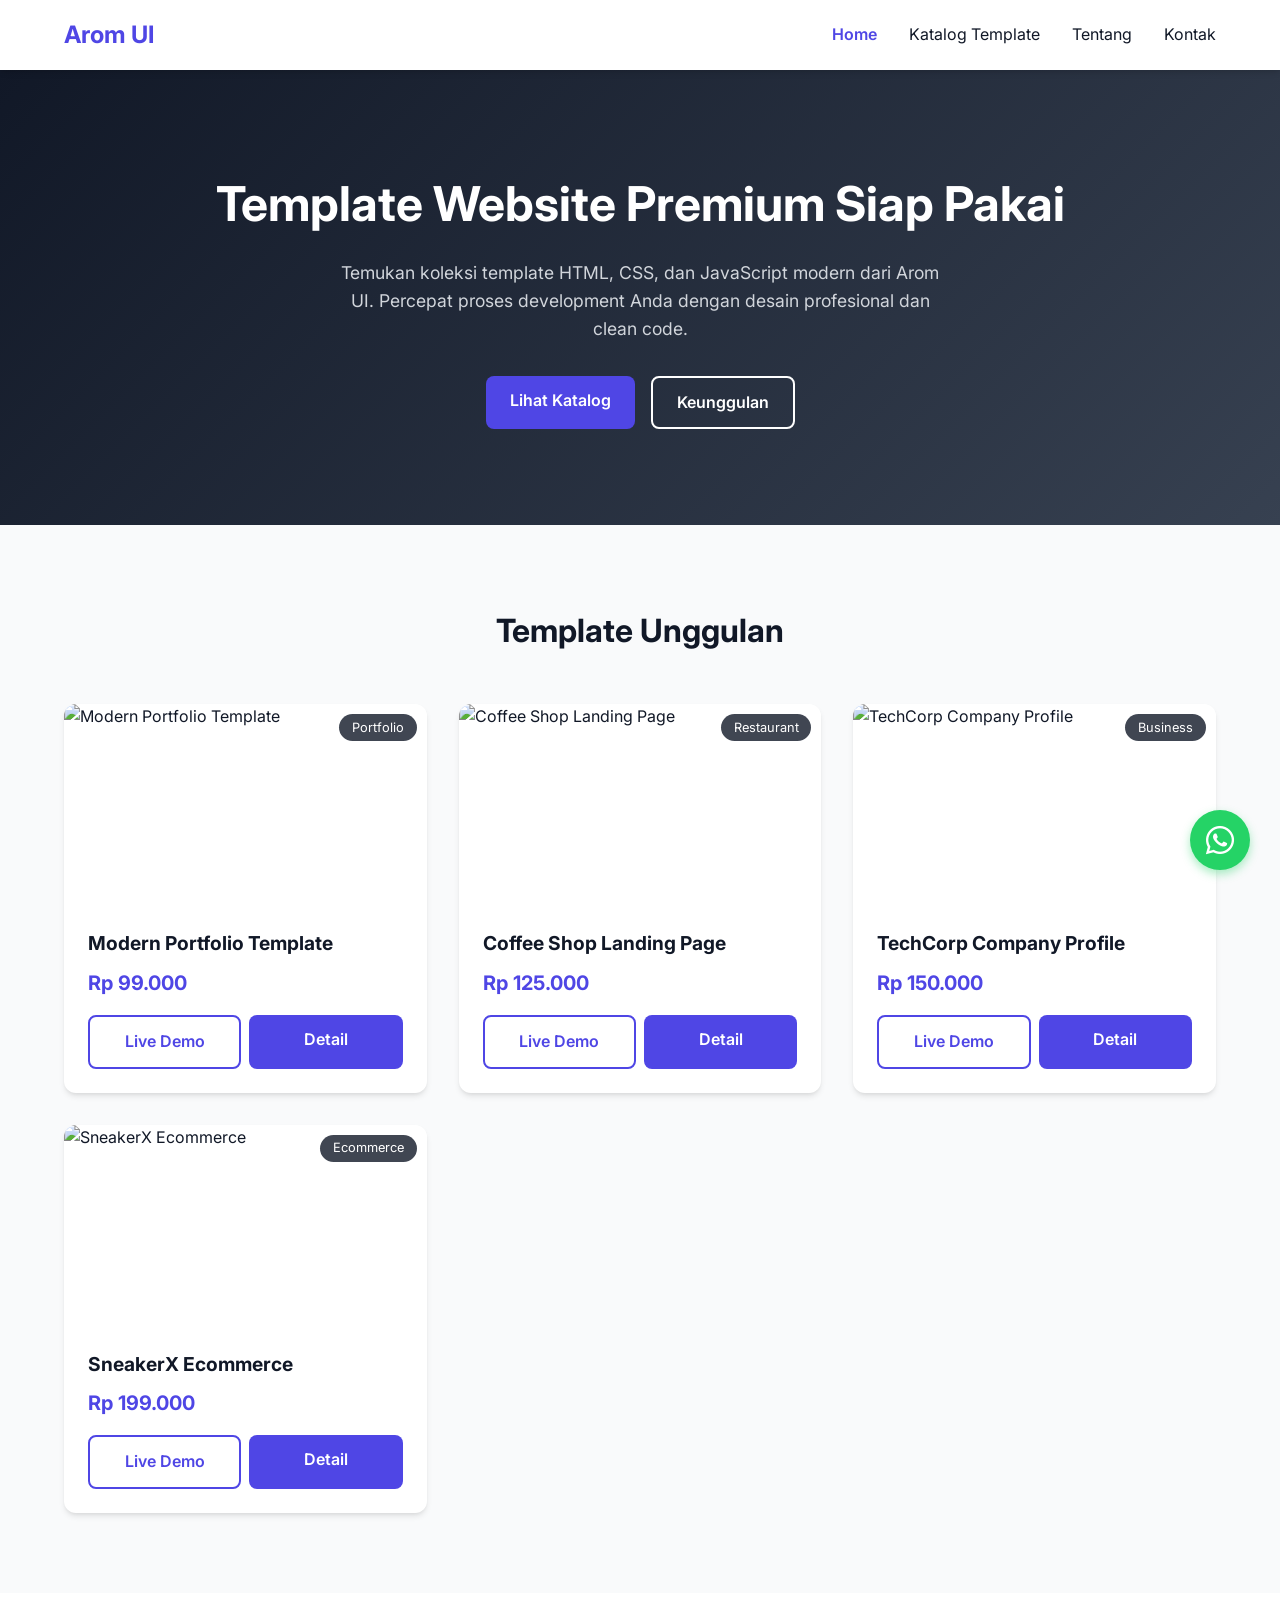
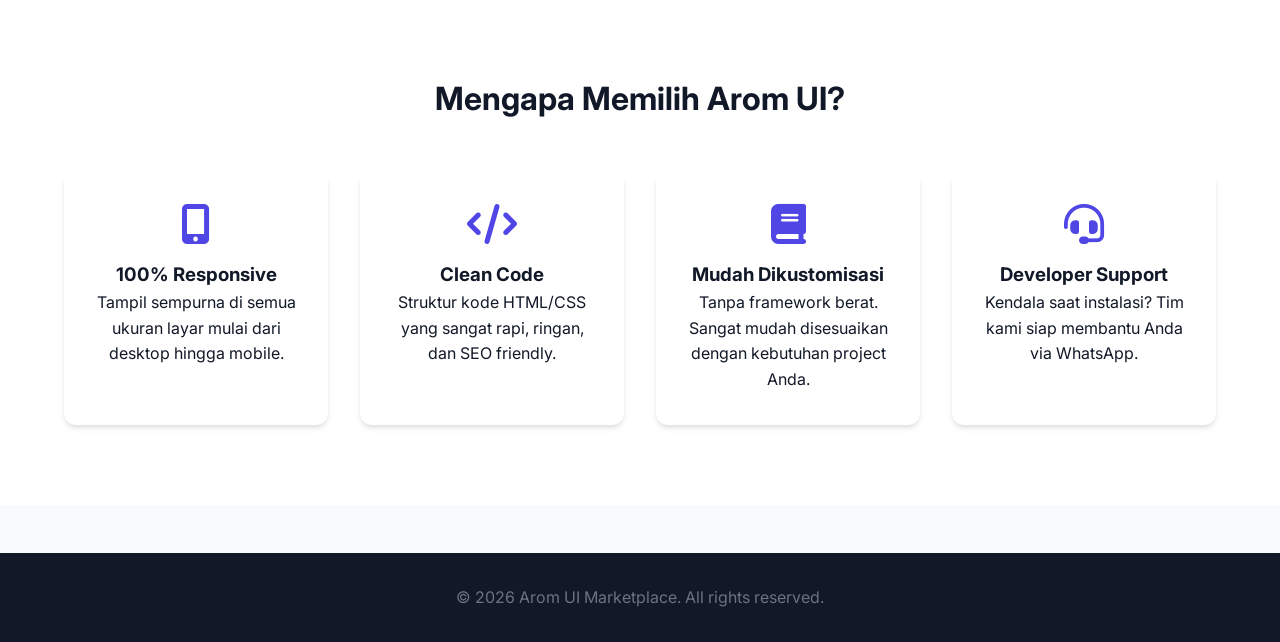
==== index.html @ ca8ca380 "Add files via upload" ====
<!DOCTYPE html>
<html lang="id">
<head>
    <meta charset="UTF-8">
    <meta name="viewport" content="width=device-width, initial-scale=1.0">
    <title>Arom UI - Premium Website Templates Marketplace</title>
    <link rel="stylesheet" href="css/style.css">
    <link rel="stylesheet" href="https://cdnjs.cloudflare.com/ajax/libs/font-awesome/6.4.0/css/all.min.css">
</head>
<body data-page="home">

    <nav class="navbar">
        <a href="index.html" class="logo">Arom UI</a>
        <div class="nav-links">
            <a href="index.html" style="color: var(--primary); font-weight: 600;">Home</a>
            <a href="products.html">Katalog Template</a>
            <a href="tentang.html">Tentang</a>
            <a href="kontak.html">Kontak</a>
        </div>
    </nav>

    <header class="hero">
        <h1>Template Website Premium Siap Pakai</h1>
        <p>Temukan koleksi template HTML, CSS, dan JavaScript modern dari Arom UI. Percepat proses development Anda dengan desain profesional dan clean code.</p>
        <div class="hero-btns">
            <a href="products.html" class="btn btn-primary">Lihat Katalog</a>
            <a href="#features" class="btn btn-outline" style="color: white; border-color: white;">Keunggulan</a>
        </div>
    </header>

    <section class="section">
        <h2 class="section-title">Template Unggulan</h2>
        <div class="product-grid" id="featured-products"></div>
    </section>

    <section class="section" id="features" style="background-color: white;">
        <h2 class="section-title">Mengapa Memilih Arom UI?</h2>
        <div class="features-grid">
            <div class="feature-card">
                <i class="fas fa-mobile-alt"></i>
                <h3>100% Responsive</h3>
                <p>Tampil sempurna di semua ukuran layar mulai dari desktop hingga mobile.</p>
            </div>
            <div class="feature-card">
                <i class="fas fa-code"></i>
                <h3>Clean Code</h3>
                <p>Struktur kode HTML/CSS yang sangat rapi, ringan, dan SEO friendly.</p>
            </div>
            <div class="feature-card">
                <i class="fas fa-book"></i>
                <h3>Mudah Dikustomisasi</h3>
                <p>Tanpa framework berat. Sangat mudah disesuaikan dengan kebutuhan project Anda.</p>
            </div>
            <div class="feature-card">
                <i class="fas fa-headset"></i>
                <h3>Developer Support</h3>
                <p>Kendala saat instalasi? Tim kami siap membantu Anda via WhatsApp.</p>
            </div>
        </div>
    </section>

    <a href="https://wa.me/6281234567890" target="_blank" class="floating-wa">
        <i class="fab fa-whatsapp"></i>
    </a>

    <footer>
        <p>&copy; 2026 Arom UI Marketplace. All rights reserved.</p>
    </footer>

    <script src="js/products.js"></script>
    <script src="js/app.js"></script>
</body>
</html>
---- css/style.css ----
@import url('https://fonts.googleapis.com/css2?family=Inter:wght@300;400;600;700&display=swap');

:root {
    --primary: #4F46E5;
    --primary-hover: #4338CA;
    --dark: #111827;
    --light: #F9FAFB;
    --gray: #6B7280;
    --border: #E5E7EB;
    --white: #FFFFFF;
    --shadow: 0 4px 6px -1px rgba(0, 0, 0, 0.1), 0 2px 4px -1px rgba(0, 0, 0, 0.06);
    --transition: all 0.3s ease;
}

* { margin: 0; padding: 0; box-sizing: border-box; font-family: 'Inter', sans-serif; }
body { background-color: var(--light); color: var(--dark); line-height: 1.6; }
a { text-decoration: none; color: inherit; }
ul { list-style: none; }

/* Navbar */
.navbar { background: var(--white); padding: 1rem 5%; display: flex; justify-content: space-between; align-items: center; position: sticky; top: 0; z-index: 1000; box-shadow: var(--shadow); }
.logo { font-size: 1.5rem; font-weight: 700; color: var(--primary); }
.nav-links { display: flex; gap: 2rem; }
.nav-links a:hover { color: var(--primary); }

/* Buttons */
.btn { padding: 0.75rem 1.5rem; border-radius: 8px; font-weight: 600; cursor: pointer; transition: var(--transition); border: none; display: inline-block; text-align: center; }
.btn-primary { background: var(--primary); color: var(--white); }
.btn-primary:hover { background: var(--primary-hover); transform: translateY(-2px); }
.btn-outline { border: 2px solid var(--primary); color: var(--primary); background: transparent; }
.btn-outline:hover { background: var(--primary); color: var(--white); }
.btn-wa { background: #25D366; color: white; }
.btn-wa:hover { background: #128C7E; transform: translateY(-2px); }

/* Hero Section */
.hero { text-align: center; padding: 6rem 5%; background: linear-gradient(135deg, #111827 0%, #374151 100%); color: var(--white); }
.hero h1 { font-size: 3rem; margin-bottom: 1rem; }
.hero p { font-size: 1.1rem; color: #D1D5DB; margin-bottom: 2rem; max-width: 600px; margin-left: auto; margin-right: auto; }
.hero-btns { display: flex; justify-content: center; gap: 1rem; }

/* Sections */
.section { padding: 5rem 5%; }
.section-title { text-align: center; font-size: 2rem; margin-bottom: 3rem; color: var(--dark); }

/* Features */
.features-grid { display: grid; grid-template-columns: repeat(auto-fit, minmax(200px, 1fr)); gap: 2rem; text-align: center; }
.feature-card { background: var(--white); padding: 2rem; border-radius: 12px; box-shadow: var(--shadow); }
.feature-card i { font-size: 2.5rem; color: var(--primary); margin-bottom: 1rem; }

/* Product Grid */
.product-grid { display: grid; grid-template-columns: repeat(auto-fill, minmax(280px, 1fr)); gap: 2rem; }
.product-card { background: var(--white); border-radius: 12px; overflow: hidden; box-shadow: var(--shadow); transition: var(--transition); display: flex; flex-direction: column;}
.product-card:hover { transform: translateY(-5px); box-shadow: 0 10px 15px -3px rgba(0, 0, 0, 0.1); }
.card-img { position: relative; height: 200px; }
.card-img img { width: 100%; height: 100%; object-fit: cover; }
.badge { position: absolute; top: 10px; right: 10px; background: rgba(17, 24, 39, 0.8); color: white; padding: 0.2rem 0.8rem; border-radius: 20px; font-size: 0.8rem; }
.card-body { padding: 1.5rem; display: flex; flex-direction: column; flex-grow: 1;}
.card-body h3 { font-size: 1.2rem; margin-bottom: 0.5rem; }
.price { color: var(--primary); font-weight: 700; font-size: 1.25rem; margin-bottom: 1rem; }
.card-actions { display: grid; grid-template-columns: 1fr 1fr; gap: 0.5rem; margin-top: auto;}

/* Search & Filter */
.filter-section { margin-bottom: 3rem; display: flex; flex-direction: column; gap: 1.5rem; align-items: center; }
.search-bar { width: 100%; max-width: 500px; padding: 0.8rem 1.2rem; border: 1px solid var(--border); border-radius: 8px; font-size: 1rem; outline: none; }
.search-bar:focus { border-color: var(--primary); }
.categories { display: flex; gap: 0.5rem; flex-wrap: wrap; justify-content: center; }
.filter-btn { padding: 0.5rem 1rem; border: 1px solid var(--border); background: var(--white); border-radius: 20px; cursor: pointer; transition: var(--transition); }
.filter-btn.active, .filter-btn:hover { background: var(--primary); color: var(--white); border-color: var(--primary); }

/* Detail Page */
.detail-container { max-width: 1000px; margin: 0 auto; background: var(--white); border-radius: 12px; overflow: hidden; box-shadow: var(--shadow); display: grid; grid-template-columns: 1fr 1fr; }
.detail-img img { width: 100%; height: 100%; object-fit: cover; min-height: 400px; }
.detail-info { padding: 3rem; }
.detail-info h1 { font-size: 2rem; margin-bottom: 0.5rem; }
.detail-category { color: var(--gray); font-size: 0.9rem; margin-bottom: 1rem; display: inline-block; }
.detail-price { font-size: 2rem; color: var(--primary); font-weight: 700; margin-bottom: 1.5rem; }
.detail-desc { margin-bottom: 1.5rem; color: var(--gray); }
.features-list { margin-bottom: 1.5rem; }
.features-list li { margin-bottom: 0.5rem; display: flex; align-items: center; gap: 0.5rem; }
.features-list i { color: #10B981; }
.tech-stack { display: flex; gap: 0.5rem; margin-bottom: 2rem; flex-wrap: wrap; }
.tech-badge { background: var(--light); border: 1px solid var(--border); padding: 0.3rem 0.8rem; border-radius: 4px; font-size: 0.8rem; font-weight: 600; }
.action-btns { display: flex; gap: 1rem; }

/* Floating WA */
.floating-wa { position: fixed; bottom: 30px; right: 30px; background: #25D366; color: white; width: 60px; height: 60px; border-radius: 50%; display: flex; justify-content: center; align-items: center; font-size: 2rem; box-shadow: 0 4px 10px rgba(37, 211, 102, 0.4); z-index: 100; transition: transform 0.3s; }
.floating-wa:hover { transform: scale(1.1); color: white; }

/* Footer */
footer { background: var(--dark); color: var(--gray); text-align: center; padding: 2rem 5%; margin-top: 3rem; }

/* Animations */
@keyframes fadeIn { from { opacity: 0; transform: translateY(10px); } to { opacity: 1; transform: translateY(0); } }
.fade-in { animation: fadeIn 0.5s ease forwards; }

/* Responsive */
@media (max-width: 768px) {
    .nav-links { display: none; }
    .hero h1 { font-size: 2rem; }
    .hero-btns { flex-direction: column; }
    .detail-container { grid-template-columns: 1fr; }
    .detail-info { padding: 1.5rem; }
    .action-btns { flex-direction: column; }
}

/* --- Tambahan untuk Halaman Tentang & Kontak --- */
.about-content { max-width: 800px; margin: 0 auto; text-align: center; font-size: 1.1rem; color: var(--gray); }
.about-content h2 { color: var(--dark); margin-bottom: 1rem; font-size: 2rem; }
.about-content p { margin-bottom: 1.5rem; }

.contact-wrapper { padding: 2rem; }
.contact-info { display: flex; flex-direction: column; gap: 1.5rem; margin-top: 1.5rem; }
.info-item { display: flex; align-items: flex-start; gap: 1rem; }
.info-item i { font-size: 1.5rem; color: var(--primary); margin-top: 0.2rem; }
.info-item h4 { margin-bottom: 0.2rem; color: var(--dark); }
.info-item p { color: var(--gray); font-size: 0.95rem; }

.form-group { margin-bottom: 1.5rem; }
.form-group label { display: block; margin-bottom: 0.5rem; font-weight: 600; color: var(--dark); }
.form-control { width: 100%; padding: 0.8rem 1rem; border: 1px solid var(--border); border-radius: 8px; font-size: 1rem; font-family: inherit; transition: var(--transition); }
.form-control:focus { outline: none; border-color: var(--primary); box-shadow: 0 0 0 3px rgba(79, 70, 229, 0.1); }
textarea.form-control { resize: vertical; min-height: 120px; }
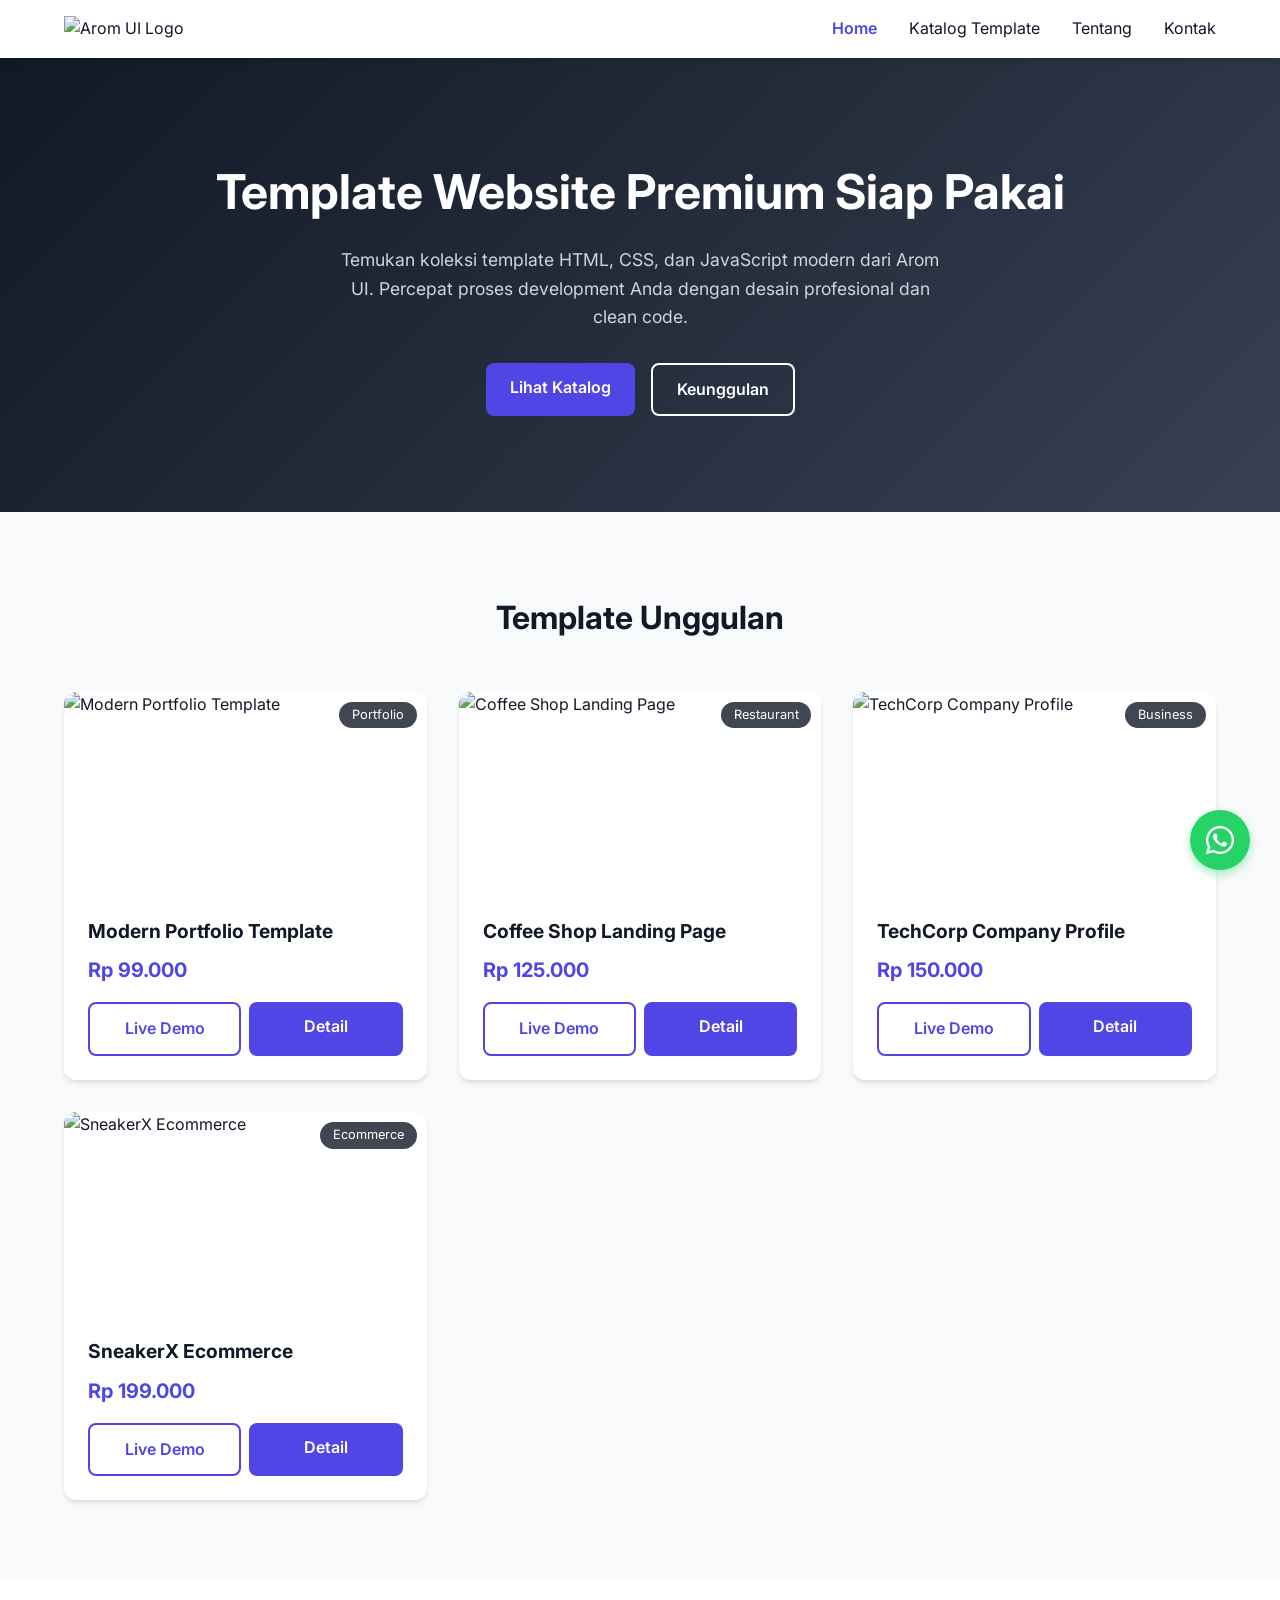
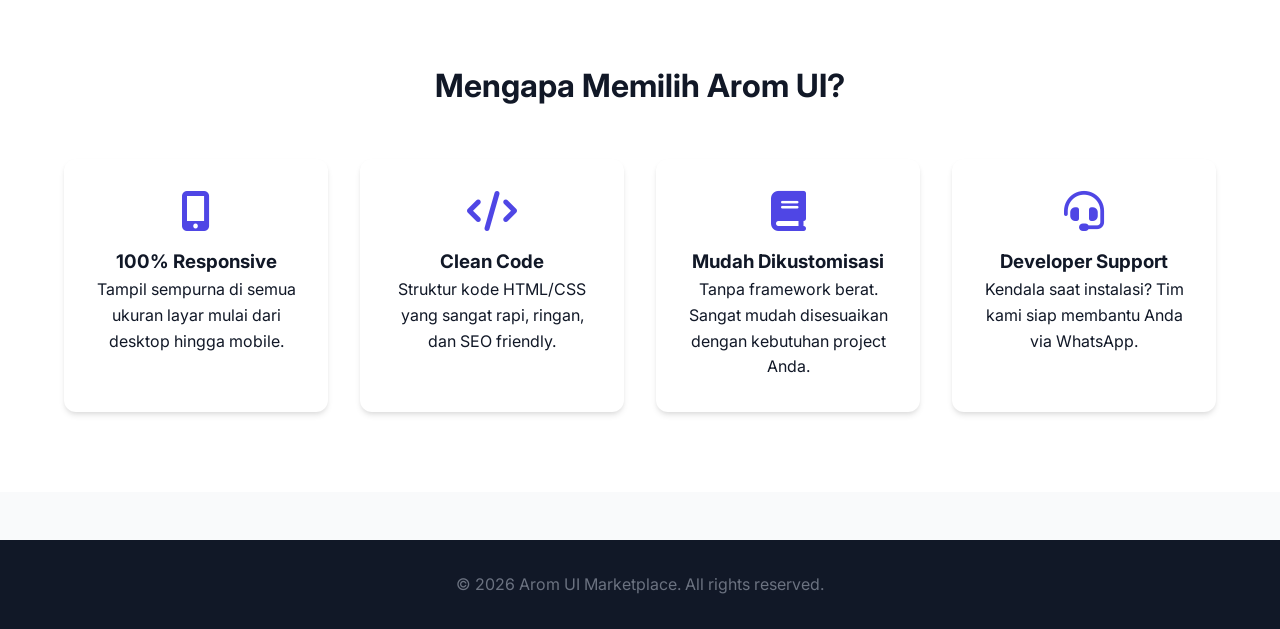
==== commit 24aeea19: "Add files via upload" ====
--- a/index.html
+++ b/index.html
@@ -4,13 +4,21 @@
     <meta charset="UTF-8">
     <meta name="viewport" content="width=device-width, initial-scale=1.0">
     <title>Arom UI - Premium Website Templates Marketplace</title>
+    
+    <!-- PWA Meta Tags -->
+    <link rel="manifest" href="manifest.json">
+    <meta name="theme-color" content="#4F46E5">
+    <link rel="apple-touch-icon" href="assets/icons/icon-192x192.png">
+    
     <link rel="stylesheet" href="css/style.css">
     <link rel="stylesheet" href="https://cdnjs.cloudflare.com/ajax/libs/font-awesome/6.4.0/css/all.min.css">
 </head>
 <body data-page="home">
 
     <nav class="navbar">
-        <a href="index.html" class="logo">Arom UI</a>
+       <a href="index.html" class="logo">
+    <img src="assets/logo.png" alt="Arom UI Logo">
+</a>
         <div class="nav-links">
             <a href="index.html" style="color: var(--primary); font-weight: 600;">Home</a>
             <a href="products.html">Katalog Template</a>
--- a/css/style.css
+++ b/css/style.css
@@ -19,7 +19,15 @@
 
 /* Navbar */
 .navbar { background: var(--white); padding: 1rem 5%; display: flex; justify-content: space-between; align-items: center; position: sticky; top: 0; z-index: 1000; box-shadow: var(--shadow); }
-.logo { font-size: 1.5rem; font-weight: 700; color: var(--primary); }
+.logo { 
+    display: flex;
+    align-items: center;
+}
+
+.logo img {
+    max-height: 40px; /* Atur angka ini untuk membesarkan/mengecilkan logo */
+    width: auto;
+}
 .nav-links { display: flex; gap: 2rem; }
 .nav-links a:hover { color: var(--primary); }
 
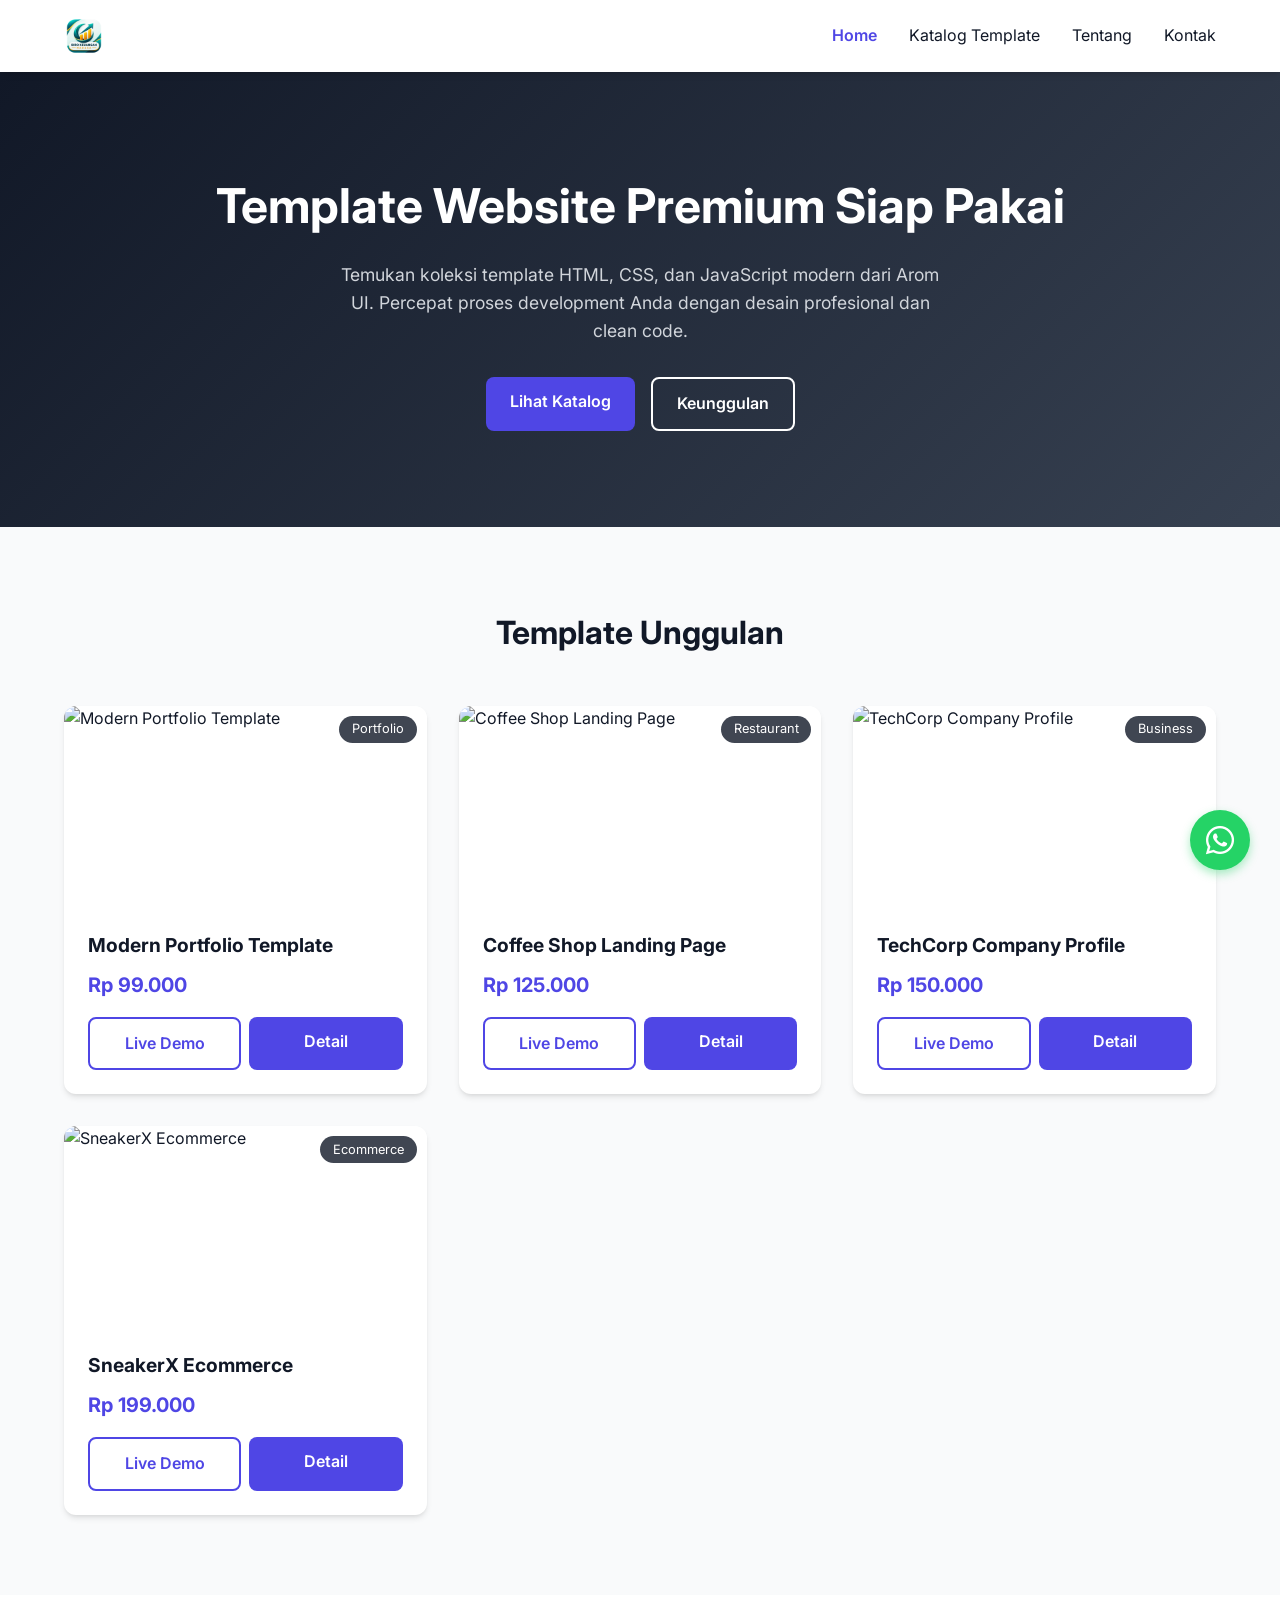
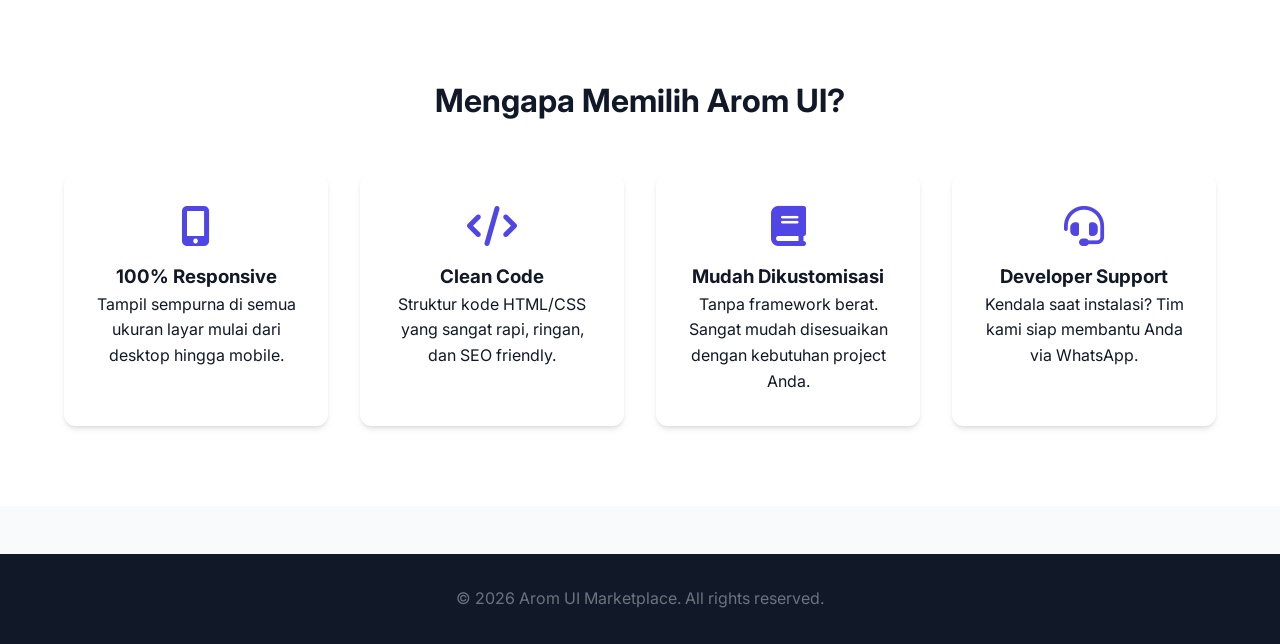
==== commit 1603cbaa: "Add files via upload" ====
--- a/index.html
+++ b/index.html
@@ -16,9 +16,15 @@
 <body data-page="home">
 
     <nav class="navbar">
-       <a href="index.html" class="logo">
-    <img src="assets/logo.png" alt="Arom UI Logo">
-</a>
+        
+        <!-- LOGO DIPERBAIKI DENGAN SISTEM ANTI-RUSAK -->
+        <a href="index.html" class="logo" style="display: flex; align-items: center; text-decoration: none;">
+            <!-- Mencoba memuat file logo.jpg -->
+            <img src="assets/icons/logo.png" alt="Arom UI" onerror="this.style.display='none'; this.nextElementSibling.style.display='block';" style="max-height: 40px; width: auto;">
+            <!-- Jika gambar gagal dimuat (404), teks ini akan otomatis muncul menggantikan gambar -->
+            <span style="display: none; font-size: 1.5rem; font-weight: 700; color: var(--primary);">Arom UI</span>
+        </a>
+        
         <div class="nav-links">
             <a href="index.html" style="color: var(--primary); font-weight: 600;">Home</a>
             <a href="products.html">Katalog Template</a>
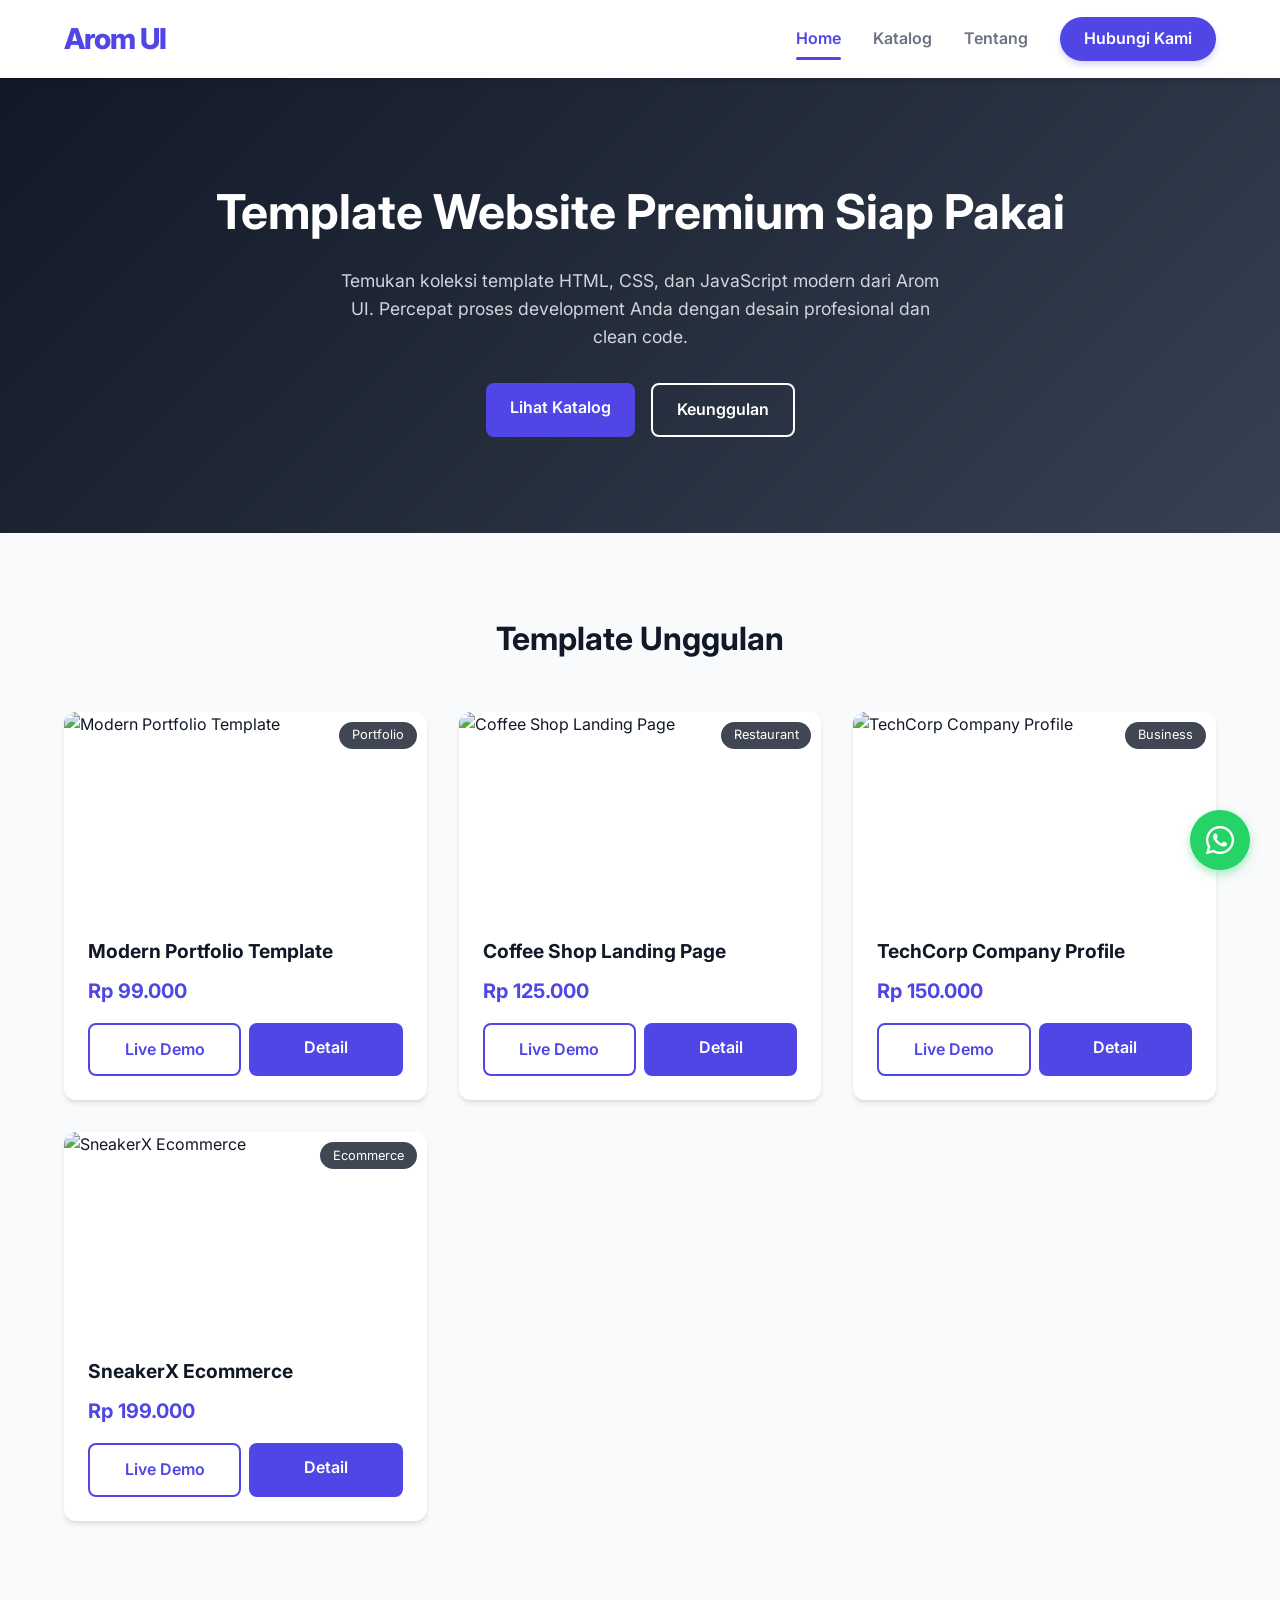
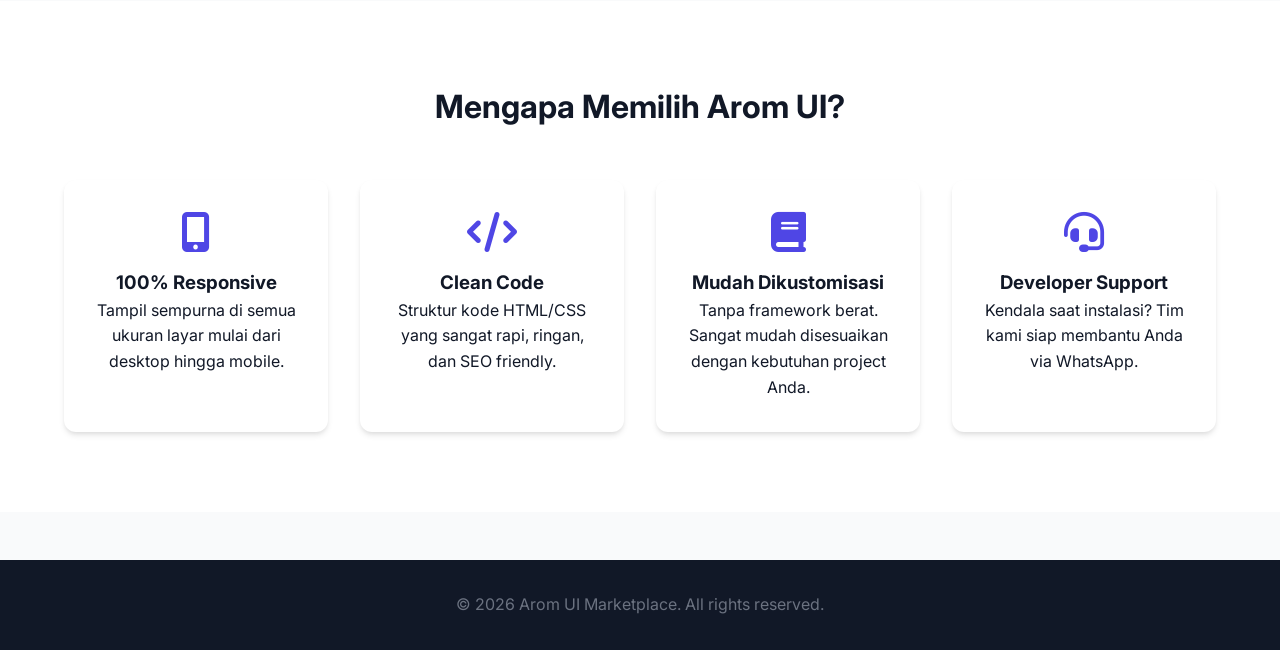
==== commit 654347fd: "Add files via upload" ====
--- a/index.html
+++ b/index.html
@@ -15,23 +15,27 @@
 </head>
 <body data-page="home">
 
+    <!-- NAVBAR UTAMA (HARUS SAMA DI SEMUA HALAMAN) -->
     <nav class="navbar">
-        
-        <!-- LOGO DIPERBAIKI DENGAN SISTEM ANTI-RUSAK -->
-        <a href="index.html" class="logo" style="display: flex; align-items: center; text-decoration: none;">
-            <!-- Mencoba memuat file logo.jpg -->
-            <img src="assets/icons/logo.png" alt="Arom UI" onerror="this.style.display='none'; this.nextElementSibling.style.display='block';" style="max-height: 40px; width: auto;">
-            <!-- Jika gambar gagal dimuat (404), teks ini akan otomatis muncul menggantikan gambar -->
-            <span style="display: none; font-size: 1.5rem; font-weight: 700; color: var(--primary);">Arom UI</span>
+        <!-- Logo di Tengah (Desktop) / Kiri (HP) -->
+        <a href="index.html" class="logo-center">
+            <span style="font-size: 1.8rem; font-weight: 800; color: var(--primary); letter-spacing: -1px;">Arom UI</span>
         </a>
         
-        <div class="nav-links">
-            <a href="index.html" style="color: var(--primary); font-weight: 600;">Home</a>
-            <a href="products.html">Katalog Template</a>
-            <a href="tentang.html">Tentang</a>
-            <a href="kontak.html">Kontak</a>
+        <!-- Tombol Hamburger (Hanya Muncul di HP) -->
+        <button class="hamburger" id="hamburger">
+            <i class="fas fa-bars"></i>
+        </button>
+        
+        <!-- Menu Navigasi -->
+        <div class="nav-right" id="nav-menu">
+            <a href="index.html" class="nav-item active">Home</a>
+            <a href="products.html" class="nav-item">Katalog</a>
+            <a href="tentang.html" class="nav-item">Tentang</a>
+            <a href="kontak.html" class="btn-nav">Hubungi Kami</a>
         </div>
     </nav>
+    <!-- AKHIR NAVBAR UTAMA -->
 
     <header class="hero">
         <h1>Template Website Premium Siap Pakai</h1>
--- a/css/style.css
+++ b/css/style.css
@@ -1,130 +1,241 @@
-@import url('https://fonts.googleapis.com/css2?family=Inter:wght@300;400;600;700&display=swap');
-
-:root {
-    --primary: #4F46E5;
-    --primary-hover: #4338CA;
-    --dark: #111827;
-    --light: #F9FAFB;
-    --gray: #6B7280;
-    --border: #E5E7EB;
-    --white: #FFFFFF;
-    --shadow: 0 4px 6px -1px rgba(0, 0, 0, 0.1), 0 2px 4px -1px rgba(0, 0, 0, 0.06);
-    --transition: all 0.3s ease;
-}
-
-* { margin: 0; padding: 0; box-sizing: border-box; font-family: 'Inter', sans-serif; }
-body { background-color: var(--light); color: var(--dark); line-height: 1.6; }
-a { text-decoration: none; color: inherit; }
-ul { list-style: none; }
-
-/* Navbar */
-.navbar { background: var(--white); padding: 1rem 5%; display: flex; justify-content: space-between; align-items: center; position: sticky; top: 0; z-index: 1000; box-shadow: var(--shadow); }
-.logo { 
-    display: flex;
-    align-items: center;
-}
-
-.logo img {
-    max-height: 40px; /* Atur angka ini untuk membesarkan/mengecilkan logo */
-    width: auto;
-}
-.nav-links { display: flex; gap: 2rem; }
-.nav-links a:hover { color: var(--primary); }
-
-/* Buttons */
-.btn { padding: 0.75rem 1.5rem; border-radius: 8px; font-weight: 600; cursor: pointer; transition: var(--transition); border: none; display: inline-block; text-align: center; }
-.btn-primary { background: var(--primary); color: var(--white); }
-.btn-primary:hover { background: var(--primary-hover); transform: translateY(-2px); }
-.btn-outline { border: 2px solid var(--primary); color: var(--primary); background: transparent; }
-.btn-outline:hover { background: var(--primary); color: var(--white); }
-.btn-wa { background: #25D366; color: white; }
-.btn-wa:hover { background: #128C7E; transform: translateY(-2px); }
-
-/* Hero Section */
-.hero { text-align: center; padding: 6rem 5%; background: linear-gradient(135deg, #111827 0%, #374151 100%); color: var(--white); }
-.hero h1 { font-size: 3rem; margin-bottom: 1rem; }
-.hero p { font-size: 1.1rem; color: #D1D5DB; margin-bottom: 2rem; max-width: 600px; margin-left: auto; margin-right: auto; }
-.hero-btns { display: flex; justify-content: center; gap: 1rem; }
-
-/* Sections */
-.section { padding: 5rem 5%; }
-.section-title { text-align: center; font-size: 2rem; margin-bottom: 3rem; color: var(--dark); }
-
-/* Features */
-.features-grid { display: grid; grid-template-columns: repeat(auto-fit, minmax(200px, 1fr)); gap: 2rem; text-align: center; }
-.feature-card { background: var(--white); padding: 2rem; border-radius: 12px; box-shadow: var(--shadow); }
-.feature-card i { font-size: 2.5rem; color: var(--primary); margin-bottom: 1rem; }
-
-/* Product Grid */
-.product-grid { display: grid; grid-template-columns: repeat(auto-fill, minmax(280px, 1fr)); gap: 2rem; }
-.product-card { background: var(--white); border-radius: 12px; overflow: hidden; box-shadow: var(--shadow); transition: var(--transition); display: flex; flex-direction: column;}
-.product-card:hover { transform: translateY(-5px); box-shadow: 0 10px 15px -3px rgba(0, 0, 0, 0.1); }
-.card-img { position: relative; height: 200px; }
-.card-img img { width: 100%; height: 100%; object-fit: cover; }
-.badge { position: absolute; top: 10px; right: 10px; background: rgba(17, 24, 39, 0.8); color: white; padding: 0.2rem 0.8rem; border-radius: 20px; font-size: 0.8rem; }
-.card-body { padding: 1.5rem; display: flex; flex-direction: column; flex-grow: 1;}
-.card-body h3 { font-size: 1.2rem; margin-bottom: 0.5rem; }
-.price { color: var(--primary); font-weight: 700; font-size: 1.25rem; margin-bottom: 1rem; }
-.card-actions { display: grid; grid-template-columns: 1fr 1fr; gap: 0.5rem; margin-top: auto;}
-
-/* Search & Filter */
-.filter-section { margin-bottom: 3rem; display: flex; flex-direction: column; gap: 1.5rem; align-items: center; }
-.search-bar { width: 100%; max-width: 500px; padding: 0.8rem 1.2rem; border: 1px solid var(--border); border-radius: 8px; font-size: 1rem; outline: none; }
-.search-bar:focus { border-color: var(--primary); }
-.categories { display: flex; gap: 0.5rem; flex-wrap: wrap; justify-content: center; }
-.filter-btn { padding: 0.5rem 1rem; border: 1px solid var(--border); background: var(--white); border-radius: 20px; cursor: pointer; transition: var(--transition); }
-.filter-btn.active, .filter-btn:hover { background: var(--primary); color: var(--white); border-color: var(--primary); }
-
-/* Detail Page */
-.detail-container { max-width: 1000px; margin: 0 auto; background: var(--white); border-radius: 12px; overflow: hidden; box-shadow: var(--shadow); display: grid; grid-template-columns: 1fr 1fr; }
-.detail-img img { width: 100%; height: 100%; object-fit: cover; min-height: 400px; }
-.detail-info { padding: 3rem; }
-.detail-info h1 { font-size: 2rem; margin-bottom: 0.5rem; }
-.detail-category { color: var(--gray); font-size: 0.9rem; margin-bottom: 1rem; display: inline-block; }
-.detail-price { font-size: 2rem; color: var(--primary); font-weight: 700; margin-bottom: 1.5rem; }
-.detail-desc { margin-bottom: 1.5rem; color: var(--gray); }
-.features-list { margin-bottom: 1.5rem; }
-.features-list li { margin-bottom: 0.5rem; display: flex; align-items: center; gap: 0.5rem; }
-.features-list i { color: #10B981; }
-.tech-stack { display: flex; gap: 0.5rem; margin-bottom: 2rem; flex-wrap: wrap; }
-.tech-badge { background: var(--light); border: 1px solid var(--border); padding: 0.3rem 0.8rem; border-radius: 4px; font-size: 0.8rem; font-weight: 600; }
-.action-btns { display: flex; gap: 1rem; }
-
-/* Floating WA */
-.floating-wa { position: fixed; bottom: 30px; right: 30px; background: #25D366; color: white; width: 60px; height: 60px; border-radius: 50%; display: flex; justify-content: center; align-items: center; font-size: 2rem; box-shadow: 0 4px 10px rgba(37, 211, 102, 0.4); z-index: 100; transition: transform 0.3s; }
-.floating-wa:hover { transform: scale(1.1); color: white; }
-
-/* Footer */
-footer { background: var(--dark); color: var(--gray); text-align: center; padding: 2rem 5%; margin-top: 3rem; }
-
-/* Animations */
-@keyframes fadeIn { from { opacity: 0; transform: translateY(10px); } to { opacity: 1; transform: translateY(0); } }
-.fade-in { animation: fadeIn 0.5s ease forwards; }
-
-/* Responsive */
-@media (max-width: 768px) {
-    .nav-links { display: none; }
-    .hero h1 { font-size: 2rem; }
-    .hero-btns { flex-direction: column; }
-    .detail-container { grid-template-columns: 1fr; }
-    .detail-info { padding: 1.5rem; }
-    .action-btns { flex-direction: column; }
-}
-
-/* --- Tambahan untuk Halaman Tentang & Kontak --- */
-.about-content { max-width: 800px; margin: 0 auto; text-align: center; font-size: 1.1rem; color: var(--gray); }
-.about-content h2 { color: var(--dark); margin-bottom: 1rem; font-size: 2rem; }
-.about-content p { margin-bottom: 1.5rem; }
-
-.contact-wrapper { padding: 2rem; }
-.contact-info { display: flex; flex-direction: column; gap: 1.5rem; margin-top: 1.5rem; }
-.info-item { display: flex; align-items: flex-start; gap: 1rem; }
-.info-item i { font-size: 1.5rem; color: var(--primary); margin-top: 0.2rem; }
-.info-item h4 { margin-bottom: 0.2rem; color: var(--dark); }
-.info-item p { color: var(--gray); font-size: 0.95rem; }
-
-.form-group { margin-bottom: 1.5rem; }
-.form-group label { display: block; margin-bottom: 0.5rem; font-weight: 600; color: var(--dark); }
-.form-control { width: 100%; padding: 0.8rem 1rem; border: 1px solid var(--border); border-radius: 8px; font-size: 1rem; font-family: inherit; transition: var(--transition); }
-.form-control:focus { outline: none; border-color: var(--primary); box-shadow: 0 0 0 3px rgba(79, 70, 229, 0.1); }
-textarea.form-control { resize: vertical; min-height: 120px; }+@import url('https://fonts.googleapis.com/css2?family=Inter:wght@300;400;600;700&display=swap');
+
+:root {
+    --primary: #4F46E5;
+    --primary-hover: #4338CA;
+    --dark: #111827;
+    --light: #F9FAFB;
+    --gray: #6B7280;
+    --border: #E5E7EB;
+    --white: #FFFFFF;
+    --shadow: 0 4px 6px -1px rgba(0, 0, 0, 0.1), 0 2px 4px -1px rgba(0, 0, 0, 0.06);
+    --transition: all 0.3s ease;
+}
+
+* { margin: 0; padding: 0; box-sizing: border-box; font-family: 'Inter', sans-serif; }
+body { background-color: var(--light); color: var(--dark); line-height: 1.6; }
+a { text-decoration: none; color: inherit; }
+ul { list-style: none; }
+
+/* --- Navbar Baru (Logo Terkunci di Tengah) --- */
+.navbar {
+    background: var(--white);
+    padding: 1rem 5%;
+    display: flex;
+    justify-content: space-between;
+    align-items: center;
+    position: sticky;
+    top: 0;
+    z-index: 1000;
+    box-shadow: var(--shadow);
+}
+
+.logo-center {
+    position: static;
+    left: auto;
+    transform: none;
+    text-decoration: none;
+    display: flex;
+    align-items: center;
+    order: 0;
+}
+
+.logo-center img {
+    max-height: 40px; 
+    width: auto;
+}
+
+.nav-right {
+    display: flex;
+    align-items: center;
+    gap: 2rem;
+    margin-left: auto; /* Mendorong menu ke kanan mentok */
+}
+
+/* Animasi Hover Menu Keren */
+.nav-item {
+    font-weight: 600;
+    color: var(--gray);
+    position: relative;
+    padding: 0.5rem 0;
+    transition: color 0.3s ease;
+    text-decoration: none;
+}
+
+.nav-item:hover, .nav-item.active {
+    color: var(--primary);
+}
+
+.nav-item::after {
+    content: '';
+    position: absolute;
+    width: 0;
+    height: 3px;
+    bottom: 0;
+    left: 0;
+    background-color: var(--primary);
+    transition: width 0.3s ease;
+    border-radius: 5px;
+}
+
+.nav-item:hover::after, .nav-item.active::after {
+    width: 100%;
+}
+
+/* Tombol Menu (Pill Button) */
+.btn-nav {
+    background: var(--primary);
+    color: var(--white);
+    padding: 0.6rem 1.5rem;
+    border-radius: 30px;
+    font-weight: 600;
+    box-shadow: 0 4px 6px rgba(79, 70, 229, 0.2);
+    transition: all 0.3s ease;
+    white-space: nowrap; /* Mencegah teks turun ke baris kedua */
+    text-decoration: none;
+}
+
+.btn-nav:hover {
+    background: var(--primary-hover);
+    transform: translateY(-2px);
+    box-shadow: 0 6px 12px rgba(79, 70, 229, 0.3);
+    color: var(--white);
+}
+
+/* --- Buttons Global --- */
+.btn { padding: 0.75rem 1.5rem; border-radius: 8px; font-weight: 600; cursor: pointer; transition: var(--transition); border: none; display: inline-block; text-align: center; }
+.btn-primary { background: var(--primary); color: var(--white); }
+.btn-primary:hover { background: var(--primary-hover); transform: translateY(-2px); }
+.btn-outline { border: 2px solid var(--primary); color: var(--primary); background: transparent; }
+.btn-outline:hover { background: var(--primary); color: var(--white); }
+.btn-wa { background: #25D366; color: white; }
+.btn-wa:hover { background: #128C7E; transform: translateY(-2px); }
+
+/* --- Hero Section --- */
+.hero { text-align: center; padding: 6rem 5%; background: linear-gradient(135deg, #111827 0%, #374151 100%); color: var(--white); }
+.hero h1 { font-size: 3rem; margin-bottom: 1rem; }
+.hero p { font-size: 1.1rem; color: #D1D5DB; margin-bottom: 2rem; max-width: 600px; margin-left: auto; margin-right: auto; }
+.hero-btns { display: flex; justify-content: center; gap: 1rem; }
+
+/* --- Sections --- */
+.section { padding: 5rem 5%; }
+.section-title { text-align: center; font-size: 2rem; margin-bottom: 3rem; color: var(--dark); }
+
+/* --- Features --- */
+.features-grid { display: grid; grid-template-columns: repeat(auto-fit, minmax(200px, 1fr)); gap: 2rem; text-align: center; }
+.feature-card { background: var(--white); padding: 2rem; border-radius: 12px; box-shadow: var(--shadow); }
+.feature-card i { font-size: 2.5rem; color: var(--primary); margin-bottom: 1rem; }
+
+/* --- Product Grid --- */
+.product-grid { display: grid; grid-template-columns: repeat(auto-fill, minmax(280px, 1fr)); gap: 2rem; }
+.product-card { background: var(--white); border-radius: 12px; overflow: hidden; box-shadow: var(--shadow); transition: var(--transition); display: flex; flex-direction: column;}
+.product-card:hover { transform: translateY(-5px); box-shadow: 0 10px 15px -3px rgba(0, 0, 0, 0.1); }
+.card-img { position: relative; height: 200px; }
+.card-img img { width: 100%; height: 100%; object-fit: cover; }
+.badge { position: absolute; top: 10px; right: 10px; background: rgba(17, 24, 39, 0.8); color: white; padding: 0.2rem 0.8rem; border-radius: 20px; font-size: 0.8rem; }
+.card-body { padding: 1.5rem; display: flex; flex-direction: column; flex-grow: 1;}
+.card-body h3 { font-size: 1.2rem; margin-bottom: 0.5rem; }
+.price { color: var(--primary); font-weight: 700; font-size: 1.25rem; margin-bottom: 1rem; }
+.card-actions { display: grid; grid-template-columns: 1fr 1fr; gap: 0.5rem; margin-top: auto;}
+
+/* --- Search & Filter --- */
+.filter-section { margin-bottom: 3rem; display: flex; flex-direction: column; gap: 1.5rem; align-items: center; }
+.search-bar { width: 100%; max-width: 500px; padding: 0.8rem 1.2rem; border: 1px solid var(--border); border-radius: 8px; font-size: 1rem; outline: none; }
+.search-bar:focus { border-color: var(--primary); }
+.categories { display: flex; gap: 0.5rem; flex-wrap: wrap; justify-content: center; }
+.filter-btn { padding: 0.5rem 1rem; border: 1px solid var(--border); background: var(--white); border-radius: 20px; cursor: pointer; transition: var(--transition); }
+.filter-btn.active, .filter-btn:hover { background: var(--primary); color: var(--white); border-color: var(--primary); }
+
+/* --- Detail Page --- */
+.detail-container { max-width: 1000px; margin: 0 auto; background: var(--white); border-radius: 12px; overflow: hidden; box-shadow: var(--shadow); display: grid; grid-template-columns: 1fr 1fr; }
+.detail-img img { width: 100%; height: 100%; object-fit: cover; min-height: 400px; }
+.detail-info { padding: 3rem; }
+.detail-info h1 { font-size: 2rem; margin-bottom: 0.5rem; }
+.detail-category { color: var(--gray); font-size: 0.9rem; margin-bottom: 1rem; display: inline-block; }
+.detail-price { font-size: 2rem; color: var(--primary); font-weight: 700; margin-bottom: 1.5rem; }
+.detail-desc { margin-bottom: 1.5rem; color: var(--gray); }
+.features-list { margin-bottom: 1.5rem; }
+.features-list li { margin-bottom: 0.5rem; display: flex; align-items: center; gap: 0.5rem; }
+.features-list i { color: #10B981; }
+.tech-stack { display: flex; gap: 0.5rem; margin-bottom: 2rem; flex-wrap: wrap; }
+.tech-badge { background: var(--light); border: 1px solid var(--border); padding: 0.3rem 0.8rem; border-radius: 4px; font-size: 0.8rem; font-weight: 600; }
+.action-btns { display: flex; gap: 1rem; }
+
+/* --- Halaman Tentang & Kontak --- */
+.about-content { max-width: 800px; margin: 0 auto; text-align: center; font-size: 1.1rem; color: var(--gray); }
+.about-content h2 { color: var(--dark); margin-bottom: 1rem; font-size: 2rem; }
+.about-content p { margin-bottom: 1.5rem; }
+
+.contact-wrapper { padding: 2rem; }
+.contact-info { display: flex; flex-direction: column; gap: 1.5rem; margin-top: 1.5rem; }
+.info-item { display: flex; align-items: flex-start; gap: 1rem; }
+.info-item i { font-size: 1.5rem; color: var(--primary); margin-top: 0.2rem; }
+.info-item h4 { margin-bottom: 0.2rem; color: var(--dark); }
+.info-item p { color: var(--gray); font-size: 0.95rem; }
+
+.form-group { margin-bottom: 1.5rem; }
+.form-group label { display: block; margin-bottom: 0.5rem; font-weight: 600; color: var(--dark); }
+.form-control { width: 100%; padding: 0.8rem 1rem; border: 1px solid var(--border); border-radius: 8px; font-size: 1rem; font-family: inherit; transition: var(--transition); }
+.form-control:focus { outline: none; border-color: var(--primary); box-shadow: 0 0 0 3px rgba(79, 70, 229, 0.1); }
+textarea.form-control { resize: vertical; min-height: 120px; }
+
+/* --- Floating WA --- */
+.floating-wa { position: fixed; bottom: 30px; right: 30px; background: #25D366; color: white; width: 60px; height: 60px; border-radius: 50%; display: flex; justify-content: center; align-items: center; font-size: 2rem; box-shadow: 0 4px 10px rgba(37, 211, 102, 0.4); z-index: 100; transition: transform 0.3s; }
+.floating-wa:hover { transform: scale(1.1); color: white; }
+
+/* --- Footer --- */
+footer { background: var(--dark); color: var(--gray); text-align: center; padding: 2rem 5%; margin-top: 3rem; }
+
+/* --- Animations --- */
+@keyframes fadeIn { from { opacity: 0; transform: translateY(10px); } to { opacity: 1; transform: translateY(0); } }
+.fade-in { animation: fadeIn 0.5s ease forwards; }
+
+/* --- Responsive (Mobile) --- */
+/* --- Pengaturan Tombol Hamburger Default --- */
+.hamburger {
+    display: none;
+    background: none;
+    border: none;
+    font-size: 1.5rem;
+    cursor: pointer;
+    color: var(--dark);
+    z-index: 1001; /* Agar tombol selalu di atas */
+}
+
+/* --- Responsive (Mobile) --- */
+@media (max-width: 768px) {
+    /* Menampilkan tombol hamburger */
+    .hamburger { display: block; }
+    
+    /* Mengembalikan posisi logo ke kiri */
+    .logo-center { position: relative; left: 0; transform: none; }
+    
+    /* Mengubah menu menjadi dropdown vertikal */
+    .nav-right { 
+        display: flex;
+        flex-direction: column;
+        position: absolute;
+        top: -400px; /* Sembunyikan ke atas layar */
+        left: 0;
+        width: 100%;
+        background: var(--white);
+        padding: 2rem 5%;
+        box-shadow: 0 10px 15px -3px rgba(0, 0, 0, 0.1);
+        transition: top 0.4s ease; /* Animasi turun yang smooth */
+        z-index: 999;
+    }
+
+    /* Class tambahan yang akan diaktifkan oleh JavaScript saat diklik */
+    .nav-right.active { top: 70px; }
+
+    /* Menyesuaikan jarak menu di HP */
+    .nav-right .nav-item { padding: 1rem 0; width: 100%; border-bottom: 1px solid var(--light); }
+    .btn-nav { margin-top: 1rem; width: 100%; text-align: center; }
+    
+    /* Penyesuaian ukuran teks untuk HP */
+    .hero h1 { font-size: 2.2rem; }
+    .hero-btns { flex-direction: column; }
+    .detail-container { grid-template-columns: 1fr; }
+    .detail-info { padding: 1.5rem; }
+    .action-btns { flex-direction: column; }
+}
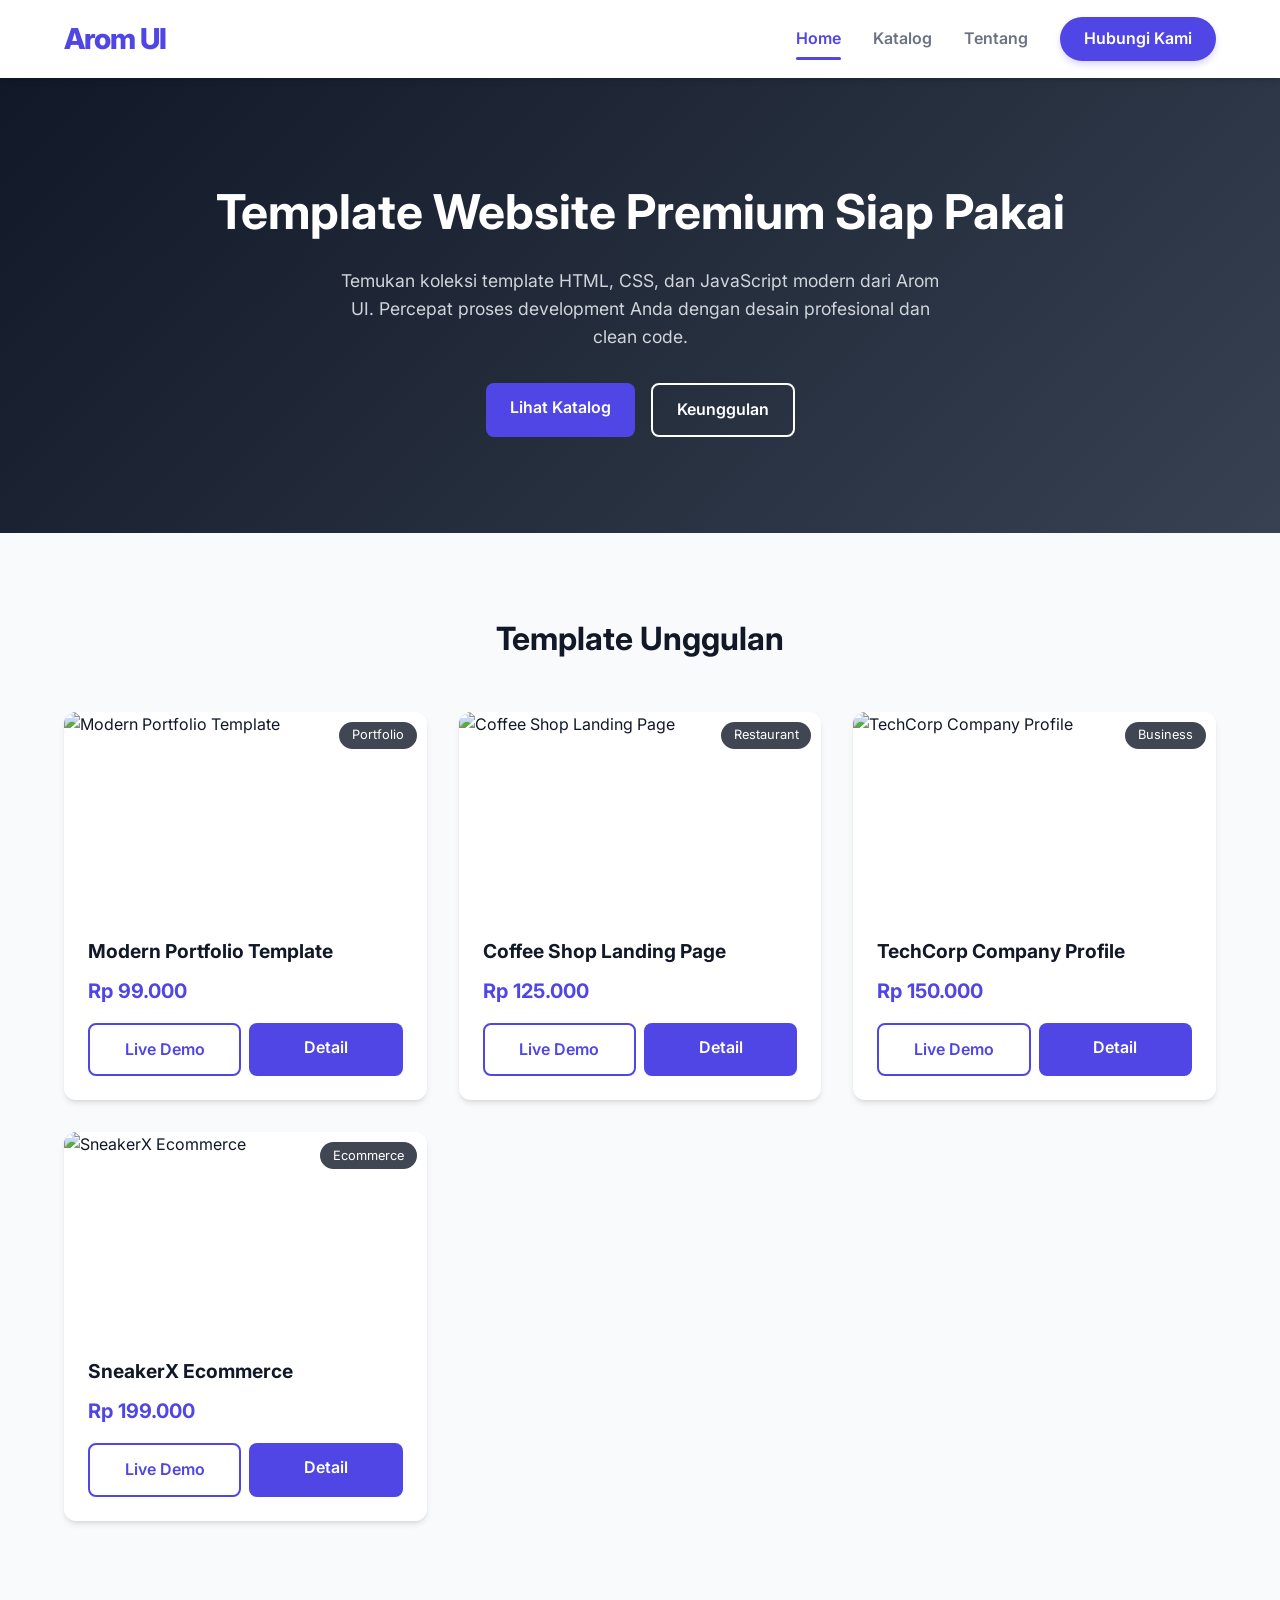
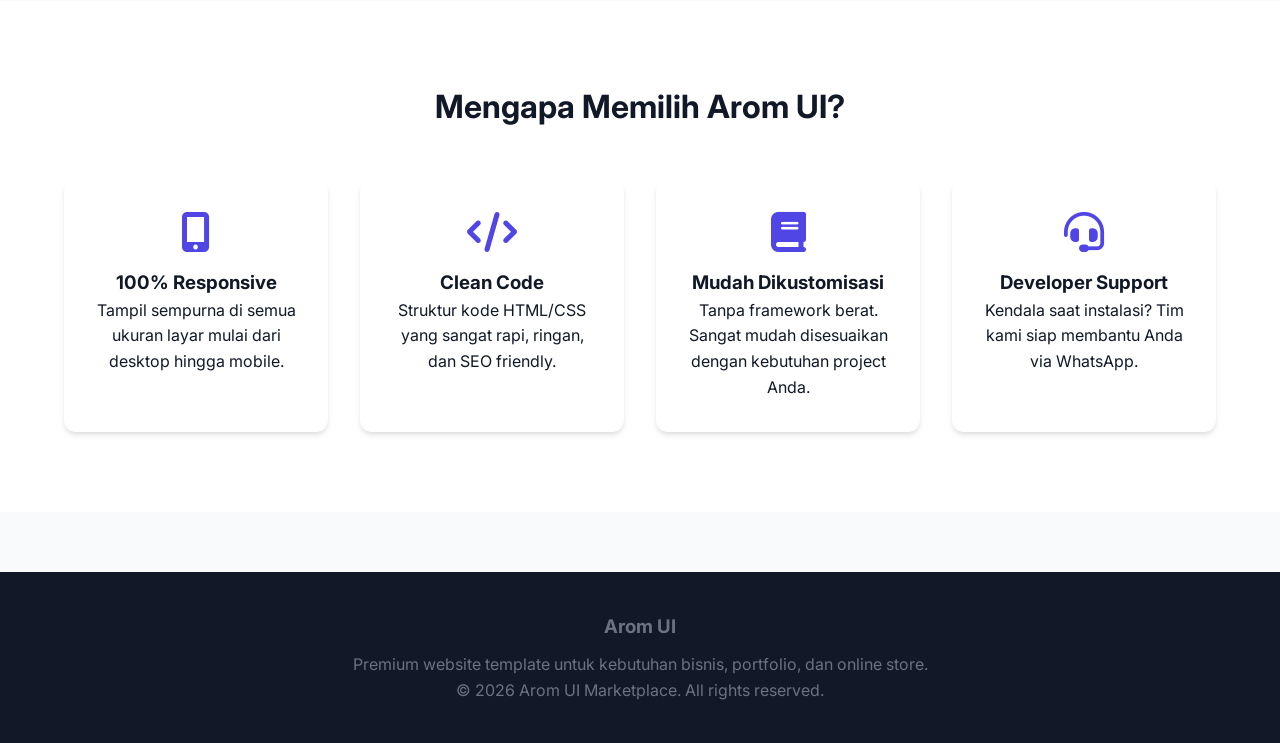
==== commit 53a63a2b: "Add files via upload" ====
--- a/index.html
+++ b/index.html
@@ -1,91 +1,91 @@
-<!DOCTYPE html>
-<html lang="id">
-<head>
-    <meta charset="UTF-8">
-    <meta name="viewport" content="width=device-width, initial-scale=1.0">
-    <title>Arom UI - Premium Website Templates Marketplace</title>
-    
-    <!-- PWA Meta Tags -->
-    <link rel="manifest" href="manifest.json">
-    <meta name="theme-color" content="#4F46E5">
-    <link rel="apple-touch-icon" href="assets/icons/icon-192x192.png">
-    
-    <link rel="stylesheet" href="css/style.css">
-    <link rel="stylesheet" href="https://cdnjs.cloudflare.com/ajax/libs/font-awesome/6.4.0/css/all.min.css">
-</head>
-<body data-page="home">
-
-    <!-- NAVBAR UTAMA (HARUS SAMA DI SEMUA HALAMAN) -->
-    <nav class="navbar">
-        <!-- Logo di Tengah (Desktop) / Kiri (HP) -->
-        <a href="index.html" class="logo-center">
-            <span style="font-size: 1.8rem; font-weight: 800; color: var(--primary); letter-spacing: -1px;">Arom UI</span>
-        </a>
-        
-        <!-- Tombol Hamburger (Hanya Muncul di HP) -->
-        <button class="hamburger" id="hamburger">
-            <i class="fas fa-bars"></i>
-        </button>
-        
-        <!-- Menu Navigasi -->
-        <div class="nav-right" id="nav-menu">
-            <a href="index.html" class="nav-item active">Home</a>
-            <a href="products.html" class="nav-item">Katalog</a>
-            <a href="tentang.html" class="nav-item">Tentang</a>
-            <a href="kontak.html" class="btn-nav">Hubungi Kami</a>
-        </div>
-    </nav>
-    <!-- AKHIR NAVBAR UTAMA -->
-
-    <header class="hero">
-        <h1>Template Website Premium Siap Pakai</h1>
-        <p>Temukan koleksi template HTML, CSS, dan JavaScript modern dari Arom UI. Percepat proses development Anda dengan desain profesional dan clean code.</p>
-        <div class="hero-btns">
-            <a href="products.html" class="btn btn-primary">Lihat Katalog</a>
-            <a href="#features" class="btn btn-outline" style="color: white; border-color: white;">Keunggulan</a>
-        </div>
-    </header>
-
-    <section class="section">
-        <h2 class="section-title">Template Unggulan</h2>
-        <div class="product-grid" id="featured-products"></div>
-    </section>
-
-    <section class="section" id="features" style="background-color: white;">
-        <h2 class="section-title">Mengapa Memilih Arom UI?</h2>
-        <div class="features-grid">
-            <div class="feature-card">
-                <i class="fas fa-mobile-alt"></i>
-                <h3>100% Responsive</h3>
-                <p>Tampil sempurna di semua ukuran layar mulai dari desktop hingga mobile.</p>
-            </div>
-            <div class="feature-card">
-                <i class="fas fa-code"></i>
-                <h3>Clean Code</h3>
-                <p>Struktur kode HTML/CSS yang sangat rapi, ringan, dan SEO friendly.</p>
-            </div>
-            <div class="feature-card">
-                <i class="fas fa-book"></i>
-                <h3>Mudah Dikustomisasi</h3>
-                <p>Tanpa framework berat. Sangat mudah disesuaikan dengan kebutuhan project Anda.</p>
-            </div>
-            <div class="feature-card">
-                <i class="fas fa-headset"></i>
-                <h3>Developer Support</h3>
-                <p>Kendala saat instalasi? Tim kami siap membantu Anda via WhatsApp.</p>
-            </div>
-        </div>
-    </section>
-
-    <a href="https://wa.me/6281234567890" target="_blank" class="floating-wa">
-        <i class="fab fa-whatsapp"></i>
-    </a>
-
-    <footer>
-        <p>&copy; 2026 Arom UI Marketplace. All rights reserved.</p>
-    </footer>
-
-    <script src="js/products.js"></script>
-    <script src="js/app.js"></script>
-</body>
+<!DOCTYPE html>
+<html lang="id">
+<head>
+    <meta charset="UTF-8">
+    <meta name="viewport" content="width=device-width, initial-scale=1.0">
+    <title>Arom UI - Premium Website Templates Marketplace</title>
+    
+    <!-- PWA Meta Tags -->
+    <link rel="manifest" href="manifest.json">
+    <meta name="theme-color" content="#4F46E5">
+    <link rel="apple-touch-icon" href="assets/icons/icon-192x192.png">
+    
+    <link rel="stylesheet" href="css/style.css">
+    <link rel="stylesheet" href="https://cdnjs.cloudflare.com/ajax/libs/font-awesome/6.4.0/css/all.min.css">
+</head>
+<body data-page="home">
+
+    <!-- NAVBAR UTAMA (HARUS SAMA DI SEMUA HALAMAN) -->
+    <nav class="navbar">
+        <!-- Logo di Tengah (Desktop) / Kiri (HP) -->
+        <a href="index.html" class="logo-center">
+            <span style="font-size: 1.8rem; font-weight: 800; color: var(--primary); letter-spacing: -1px;">Arom UI</span>
+        </a>
+        
+        <!-- Tombol Hamburger (Hanya Muncul di HP) -->
+        <button class="hamburger" id="hamburger">
+            <i class="fas fa-bars"></i>
+        </button>
+        
+        <!-- Menu Navigasi -->
+        <div class="nav-right" id="nav-menu">
+            <a href="index.html" class="nav-item active">Home</a>
+            <a href="products.html" class="nav-item">Katalog</a>
+            <a href="tentang.html" class="nav-item">Tentang</a>
+            <a href="kontak.html" class="btn-nav">Hubungi Kami</a>
+        </div>
+    </nav>
+    <!-- AKHIR NAVBAR UTAMA -->
+
+    <header class="hero">
+        <h1>Template Website Premium Siap Pakai</h1>
+        <p>Temukan koleksi template HTML, CSS, dan JavaScript modern dari Arom UI. Percepat proses development Anda dengan desain profesional dan clean code.</p>
+        <div class="hero-btns">
+            <a href="products.html" class="btn btn-primary">Lihat Katalog</a>
+            <a href="#features" class="btn btn-outline" style="color: white; border-color: white;">Keunggulan</a>
+        </div>
+    </header>
+
+    <section class="section">
+        <h2 class="section-title">Template Unggulan</h2>
+        <div class="product-grid" id="featured-products"></div>
+    </section>
+
+    <section class="section" id="features" style="background-color: white;">
+        <h2 class="section-title">Mengapa Memilih Arom UI?</h2>
+        <div class="features-grid">
+            <div class="feature-card">
+                <i class="fas fa-mobile-alt"></i>
+                <h3>100% Responsive</h3>
+                <p>Tampil sempurna di semua ukuran layar mulai dari desktop hingga mobile.</p>
+            </div>
+            <div class="feature-card">
+                <i class="fas fa-code"></i>
+                <h3>Clean Code</h3>
+                <p>Struktur kode HTML/CSS yang sangat rapi, ringan, dan SEO friendly.</p>
+            </div>
+            <div class="feature-card">
+                <i class="fas fa-book"></i>
+                <h3>Mudah Dikustomisasi</h3>
+                <p>Tanpa framework berat. Sangat mudah disesuaikan dengan kebutuhan project Anda.</p>
+            </div>
+            <div class="feature-card">
+                <i class="fas fa-headset"></i>
+                <h3>Developer Support</h3>
+                <p>Kendala saat instalasi? Tim kami siap membantu Anda via WhatsApp.</p>
+            </div>
+        </div>
+    </section>
+
+    <footer>
+        <div class="footer-content">
+            <h3>Arom UI</h3>
+            <p>Premium website template untuk kebutuhan bisnis, portfolio, dan online store.</p>
+            <p>&copy; 2026 Arom UI Marketplace. All rights reserved.</p>
+        </div>
+    </footer>
+
+    <script src="js/products.js"></script>
+    <script src="js/app.js"></script>
+</body>
 </html>
--- a/css/style.css
+++ b/css/style.css
@@ -178,10 +178,6 @@
 .form-control { width: 100%; padding: 0.8rem 1rem; border: 1px solid var(--border); border-radius: 8px; font-size: 1rem; font-family: inherit; transition: var(--transition); }
 .form-control:focus { outline: none; border-color: var(--primary); box-shadow: 0 0 0 3px rgba(79, 70, 229, 0.1); }
 textarea.form-control { resize: vertical; min-height: 120px; }
-
-/* --- Floating WA --- */
-.floating-wa { position: fixed; bottom: 30px; right: 30px; background: #25D366; color: white; width: 60px; height: 60px; border-radius: 50%; display: flex; justify-content: center; align-items: center; font-size: 2rem; box-shadow: 0 4px 10px rgba(37, 211, 102, 0.4); z-index: 100; transition: transform 0.3s; }
-.floating-wa:hover { transform: scale(1.1); color: white; }
 
 /* --- Footer --- */
 footer { background: var(--dark); color: var(--gray); text-align: center; padding: 2rem 5%; margin-top: 3rem; }
@@ -238,4 +234,8 @@
     .detail-container { grid-template-columns: 1fr; }
     .detail-info { padding: 1.5rem; }
     .action-btns { flex-direction: column; }
-}+}
+
+footer { text-align:center; padding:40px 20px; margin-top:60px; }
+.footer-content { max-width:1200px; margin:0 auto; }
+.footer-content h3 { margin-bottom:10px; }
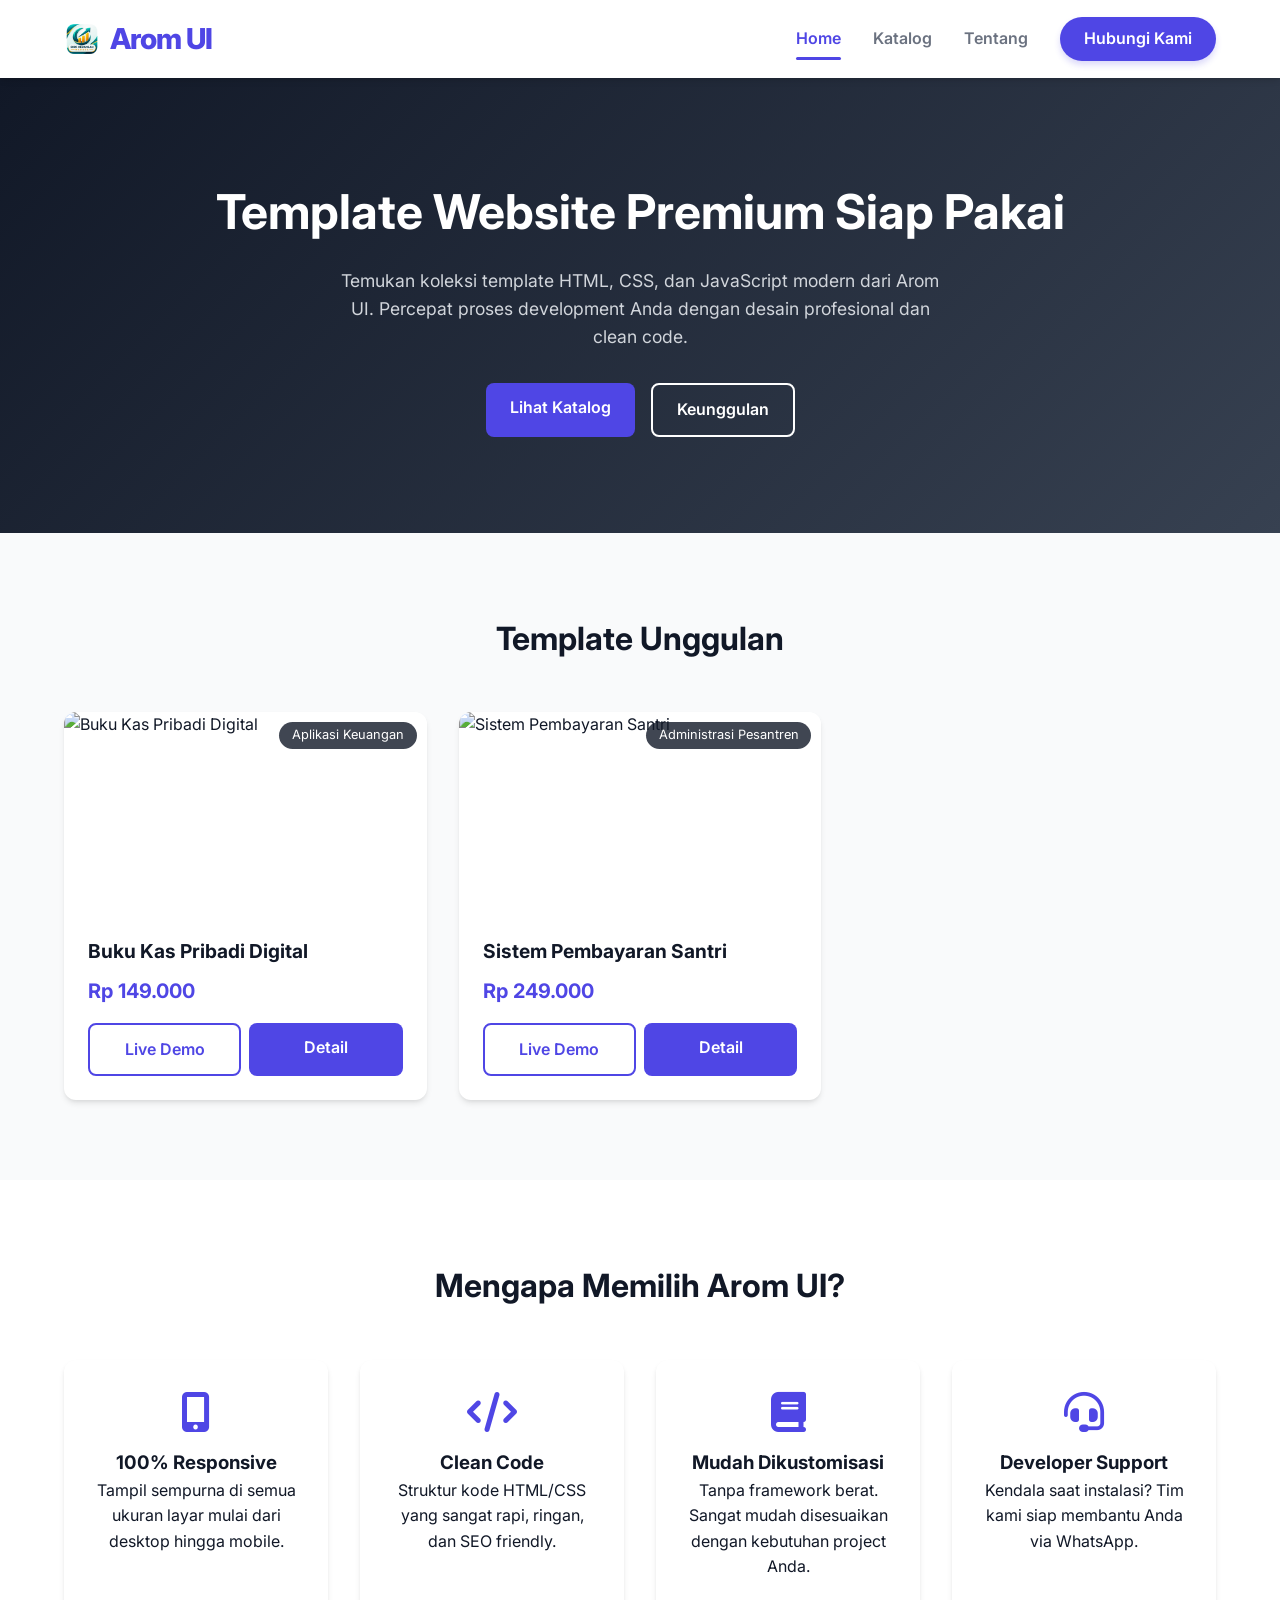
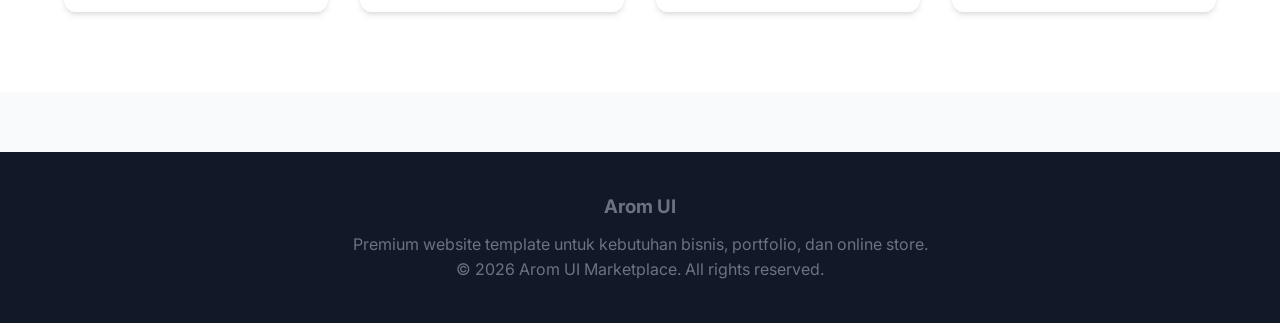
==== commit ea03e8ba: "Add files via upload" ====
--- a/index.html
+++ b/index.html
@@ -9,16 +9,31 @@
     <link rel="manifest" href="manifest.json">
     <meta name="theme-color" content="#4F46E5">
     <link rel="apple-touch-icon" href="assets/icons/icon-192x192.png">
+	
+	<!-- Favicon -->
+    <link rel="icon" type="image/png" href="assets/icons/icon-192x192.png">
+	
+	
+	
+	<!-- Open Graph / WhatsApp Link Preview -->
+    <meta property="og:type" content="website">
+    <meta property="og:url" content="https://moljeh.web.id/">
+    <meta property="og:title" content="Arom UI - Premium Website Templates Marketplace">
+    <meta property="og:description" content="Temukan koleksi template HTML, CSS, dan JavaScript modern dari Arom UI. Percepat proses development Anda dengan desain profesional dan clean code.">
+    <!-- Pastikan menggunakan URL lengkap (https://...) untuk gambar og:image -->
+    <meta property="og:image" content="https://moljeh.web.id/assets/icons/icon-192x192.png">
     
     <link rel="stylesheet" href="css/style.css">
     <link rel="stylesheet" href="https://cdnjs.cloudflare.com/ajax/libs/font-awesome/6.4.0/css/all.min.css">
 </head>
 <body data-page="home">
 
-    <!-- NAVBAR UTAMA (HARUS SAMA DI SEMUA HALAMAN) -->
+<!-- NAVBAR UTAMA (HARUS SAMA DI SEMUA HALAMAN) -->
     <nav class="navbar">
         <!-- Logo di Tengah (Desktop) / Kiri (HP) -->
-        <a href="index.html" class="logo-center">
+        <a href="index.html" class="logo-center" style="display: flex; align-items: center; gap: 10px; text-decoration: none;">
+            <!-- Masukkan path gambar logo Anda di src -->
+            <img src="assets/icons/icon-192x192.png" alt="Arom UI Logo" style="width: 36px; height: 36px; border-radius: 8px;">
             <span style="font-size: 1.8rem; font-weight: 800; color: var(--primary); letter-spacing: -1px;">Arom UI</span>
         </a>
         
--- a/css/style.css
+++ b/css/style.css
@@ -147,8 +147,26 @@
 .filter-btn.active, .filter-btn:hover { background: var(--primary); color: var(--white); border-color: var(--primary); }
 
 /* --- Detail Page --- */
-.detail-container { max-width: 1000px; margin: 0 auto; background: var(--white); border-radius: 12px; overflow: hidden; box-shadow: var(--shadow); display: grid; grid-template-columns: 1fr 1fr; }
-.detail-img img { width: 100%; height: 100%; object-fit: cover; min-height: 400px; }
+.detail-container { max-width: 1000px; margin: 0 auto; background: var(--white); border-radius: 12px; overflow: hidden; box-shadow: var(--shadow); display: grid; grid-template-columns: 1fr 1fr; align-items: stretch; }
+.detail-img {
+    min-height: 400px;
+    padding: 0;
+    display: flex;
+    align-items: flex-start;
+    justify-content: center;
+    background: var(--white);
+    overflow: hidden;
+}
+.detail-img img {
+    display: block;
+    width: 100%;
+    height: auto;
+    max-width: 100%;
+    max-height: none;
+    object-fit: contain;
+    object-position: top center;
+    border-radius: 0;
+}
 .detail-info { padding: 3rem; }
 .detail-info h1 { font-size: 2rem; margin-bottom: 0.5rem; }
 .detail-category { color: var(--gray); font-size: 0.9rem; margin-bottom: 1rem; display: inline-block; }
@@ -232,6 +250,8 @@
     .hero h1 { font-size: 2.2rem; }
     .hero-btns { flex-direction: column; }
     .detail-container { grid-template-columns: 1fr; }
+    .detail-img { min-height: 0; padding: 1rem; }
+    .detail-img img { max-height: 500px; }
     .detail-info { padding: 1.5rem; }
     .action-btns { flex-direction: column; }
 }
